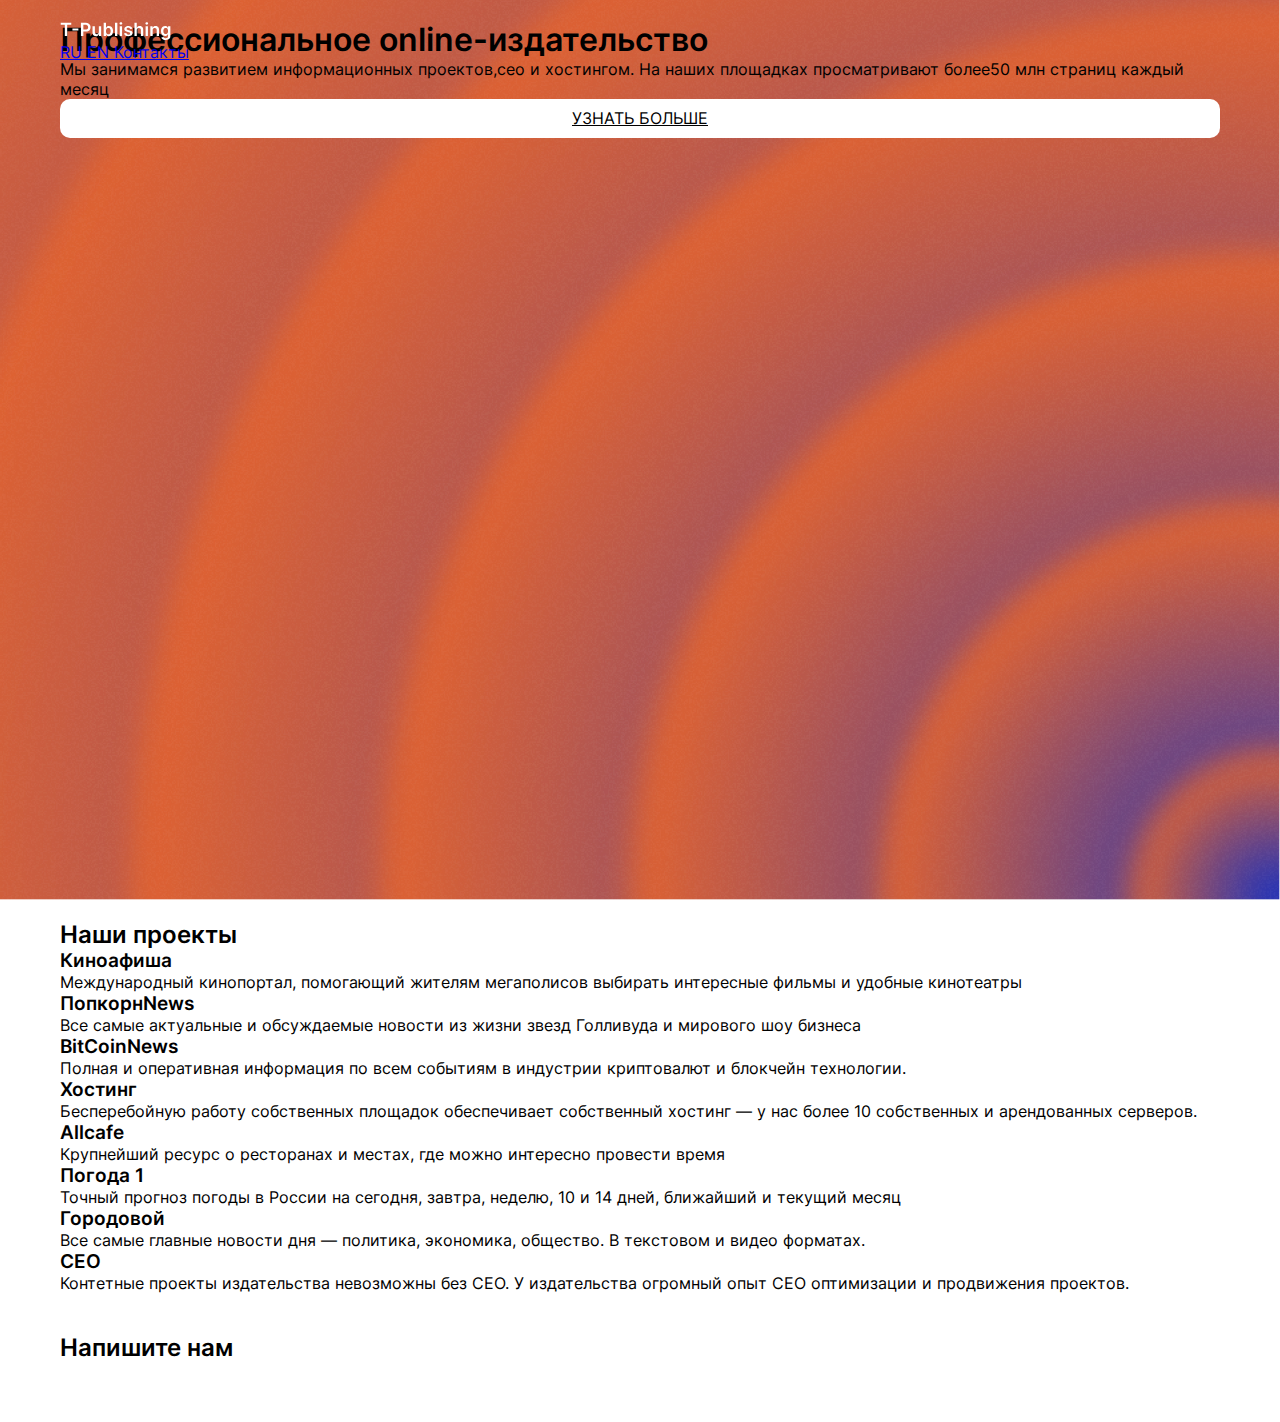
==== index.html @ 8129c18f "black block" ====
<!DOCTYPE html>
<html lang="en">
	<head>
		<meta charset="UTF-8" />
		<meta http-equiv="X-UA-Compatible" content="IE=edge" />
		<meta name="viewport" content="width=device-width, initial-scale=1.0" />
		<title>Document</title>
		<link rel="stylesheet" href="./main.css" />
	</head>
	<body>
		<header class="header block">
			<div class="header__wrap block__wrap">
				<a href="/" class="header__logo">
					<img
						src="./img/header/T-Publishing.svg"
						width="111"
						height="22"
					/>
				</a>
				<div class="header__nav">
					<a href="#" class="header__nav__link"> RU </a>
					<a href="#" class="header__nav__link"> EN </a>
					<a href="#" class="header__nav__link"> Контакты </a>
				</div>
			</div>
		</header>

		<!-- present -->
		<div class="block present">
			<div class="block__wrap present__wrap">
				<div class="present__content">
					<h1 class="present__title">
						Профессиональное online-издательство
					</h1>
					<p class="present__text">
						Мы занимамся развитием информационных проектов,сео и
						хостингом. На наших площадках просматривают более50 млн
						страниц каждый месяц
					</p>

					<a class="present__btn btn" href="#">Узнать больше</a>
				</div>
			</div>
		</div>

		<!-- projects -->
		<div class="block projects">
			<div class="block__wrap projects__wrap">
				<h2 class="projects__title">Наши проекты</h2>
				<div class="projects__list">
					<!-- kino -->
					<div class="projects__list__section">
						<h3 class="section__title">Киноафиша</h3>
						<p class="section__text">
							Международный кинопортал, помогающий жителям
							мегаполисов выбирать интересные фильмы и удобные
							кинотеатры
						</p>
					</div>

					<!-- popkorn -->
					<div class="projects__list__section">
						<h3 class="section__title">ПопкорнNews</h3>
						<p class="section__text">
							Все самые актуальные и обсуждаемые новости из жизни
							звезд Голливуда и мирового шоу бизнеса
						</p>
					</div>

					<!-- bitcoin -->
					<div class="projects__list__section">
						<h3 class="section__title">BitCoinNews</h3>
						<p class="section__text">
							Полная и оперативная информация по всем событиям в
							индустрии криптовалют и блокчейн технологии.
						</p>
					</div>

					<!-- hosting -->
					<div class="projects__list__section">
						<h3 class="section__title">Хостинг</h3>
						<p class="section__text">
							Бесперебойную работу собственных площадок
							обеспечивает собственный хостинг — у нас более 10
							собственных и арендованных серверов.
						</p>
					</div>

					<!-- cafe -->
					<div class="projects__list__section">
						<h3 class="section__title">Allcafe</h3>
						<p class="section__text">
							Крупнейший ресурс о ресторанах и местах, где можно
							интересно провести время
						</p>
					</div>

					<!-- weather -->
					<div class="projects__list__section">
						<h3 class="section__title">Погода 1</h3>
						<p class="section__text">
							Точный прогноз погоды в России на сегодня, завтра,
							неделю, 10 и 14 дней, ближайший и текущий месяц
						</p>
					</div>

					<!-- city -->
					<div class="projects__list__section">
						<h3 class="section__title">Городовой</h3>
						<p class="section__text">
							Все самые главные новости дня — политика, экономика,
							общество. В текстовом и видео форматах.
						</p>
					</div>

					<!-- ceo -->
					<div class="projects__list__section">
						<h3 class="section__title">СЕО</h3>
						<p class="section__text">
							Контетные проекты издательства невозможны без СЕО. У
							издательства огромный опыт СЕО оптимизации и
							продвижения проектов.
						</p>
					</div>
				</div>
			</div>
		</div>

		<!-- connection -->
		<div class="block connection">
			<div class="block__wrap connection__wrap">
				<h2 class="connection__title">Напишите нам</h2>

				<div class="block connection__contact"></div>
			</div>
		</div>
	</body>
</html>
---- main.css ----
@import url("./css/normalize.css");
@import url("./css/fonts.css");
@import url("./css/global.css");

@import url("./css/block/present.css");
@import url("./css/block/header.css");
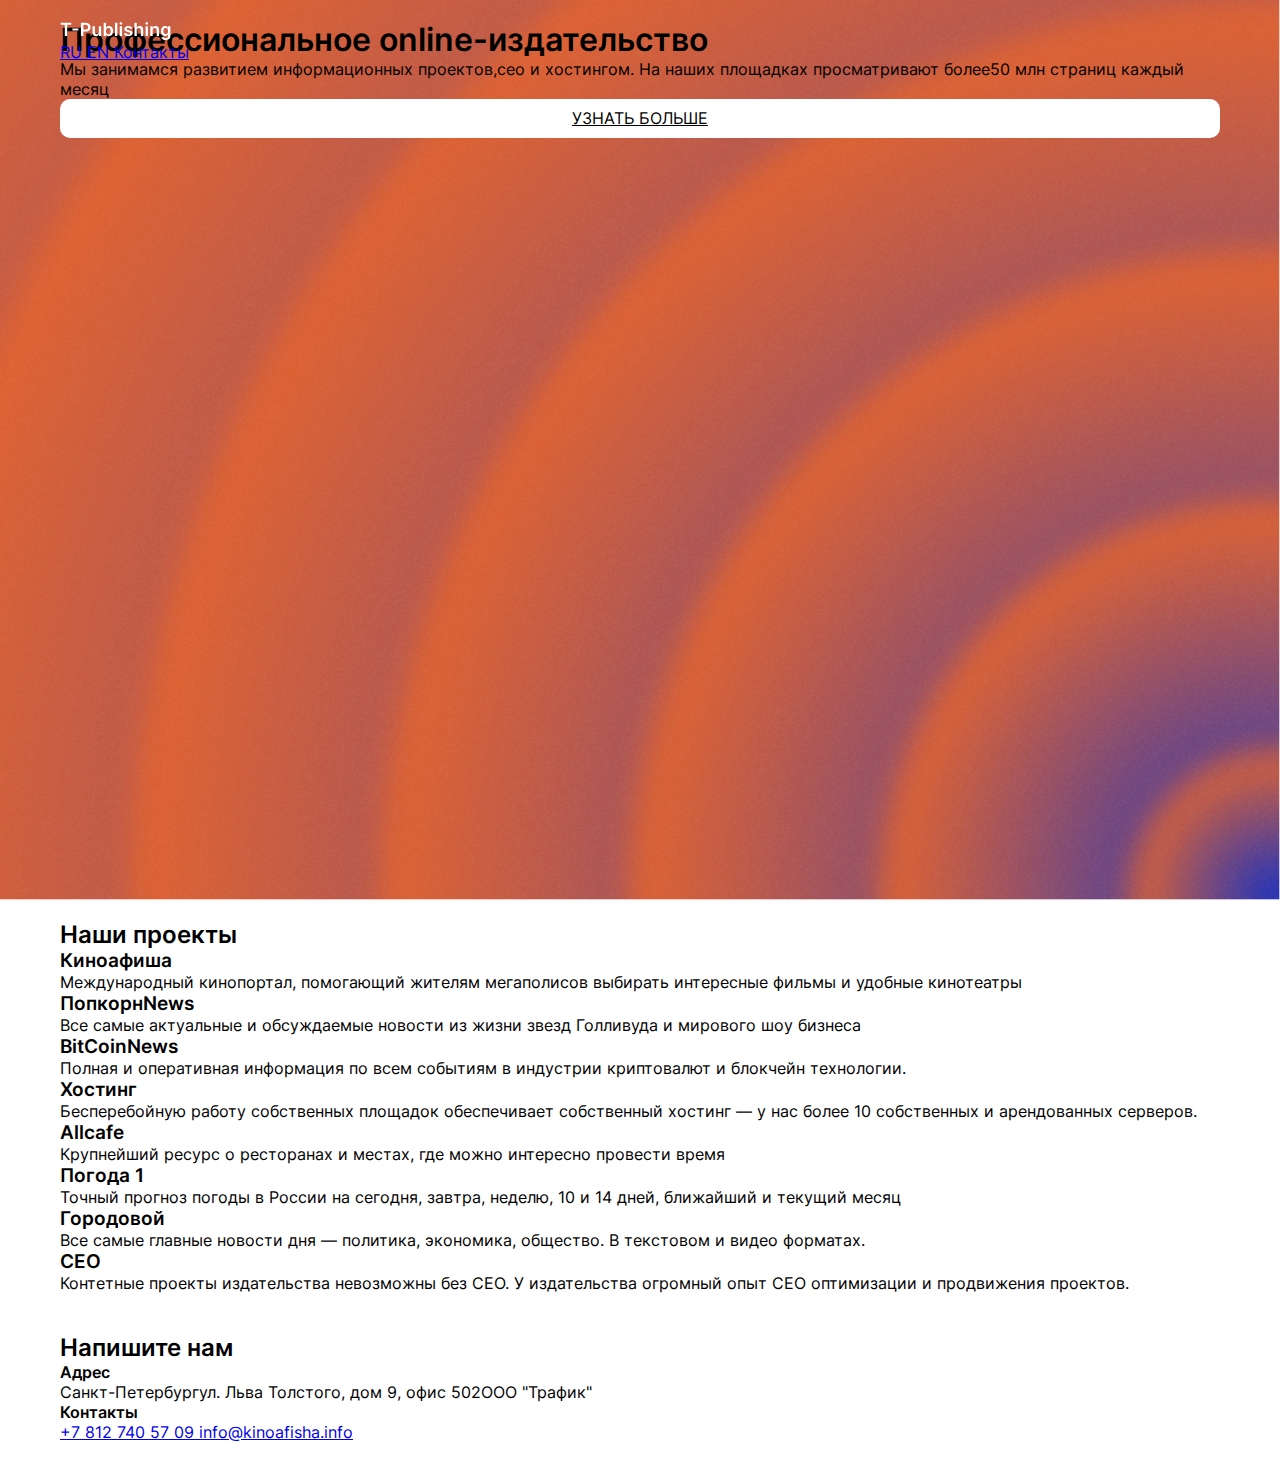
==== commit bf3c6981: "html end" ====
--- a/index.html
+++ b/index.html
@@ -127,12 +127,33 @@
 		</div>
 
 		<!-- connection -->
-		<div class="block connection">
+		<footer class="block connection">
 			<div class="block__wrap connection__wrap">
 				<h2 class="connection__title">Напишите нам</h2>
 
-				<div class="block connection__contact"></div>
+				<div class="connection__contact">
+					<div class="contact__adres">
+						<h4 class="contact__title">Адрес</h4>
+						<p class="adres__text">
+							Санкт-Петербургул. Льва Толстого, дом 9, офис 502ООО
+							"Трафик"
+						</p>
+					</div>
+
+					<div class="contact__contact">
+						<h4 class="contact__title">Контакты</h4>
+						<a class="contact__tel" href="tel:+78127405709">
+							+7 812 740 57 09
+						</a>
+						<a
+							class="contact__mail"
+							href="mailto:info@kinoafisha.info"
+						>
+							info@kinoafisha.info
+						</a>
+					</div>
+				</div>
 			</div>
-		</div>
+		</footer>
 	</body>
 </html>
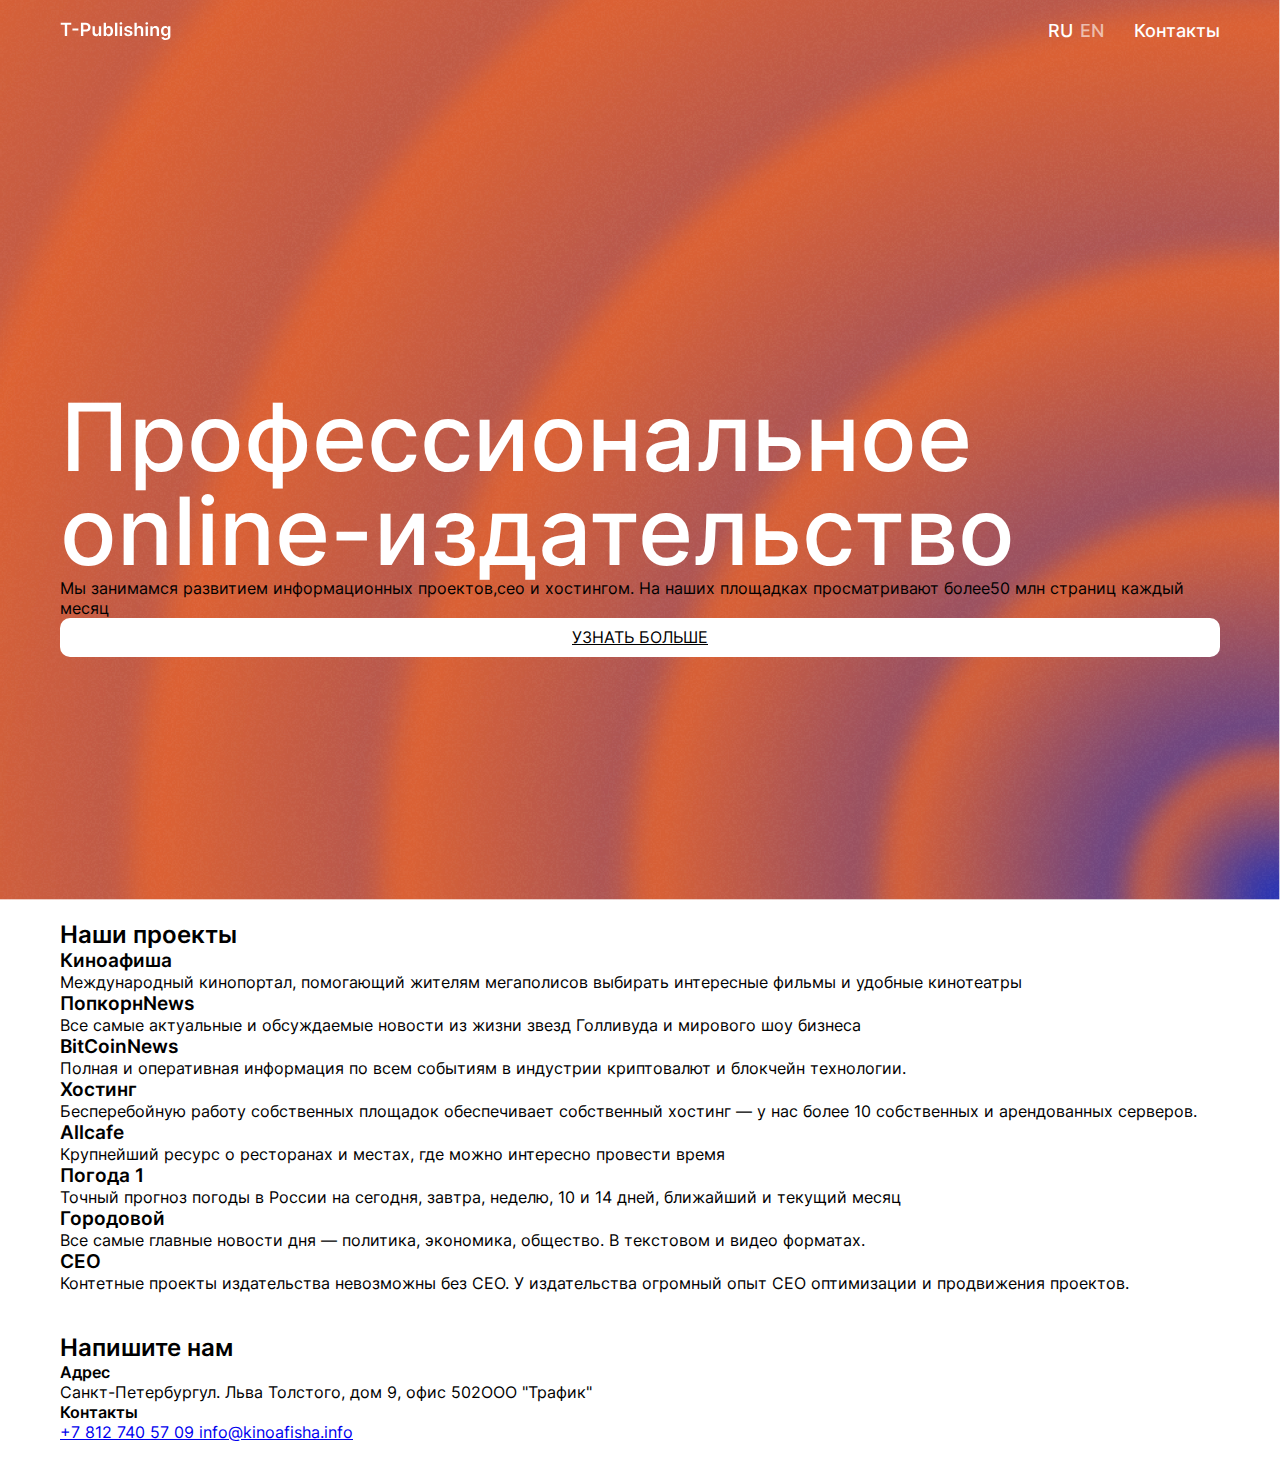
==== commit bfbc942f: "header css" ====
--- a/index.html
+++ b/index.html
@@ -17,9 +17,11 @@
 						height="22"
 					/>
 				</a>
+				<div class="header__nav__lan">
+					<a href="#" class="header__nav__link"> RU </a>
+					<a href="#" class="header__nav__link _en"> EN </a>
+				</div>
 				<div class="header__nav">
-					<a href="#" class="header__nav__link"> RU </a>
-					<a href="#" class="header__nav__link"> EN </a>
 					<a href="#" class="header__nav__link"> Контакты </a>
 				</div>
 			</div>
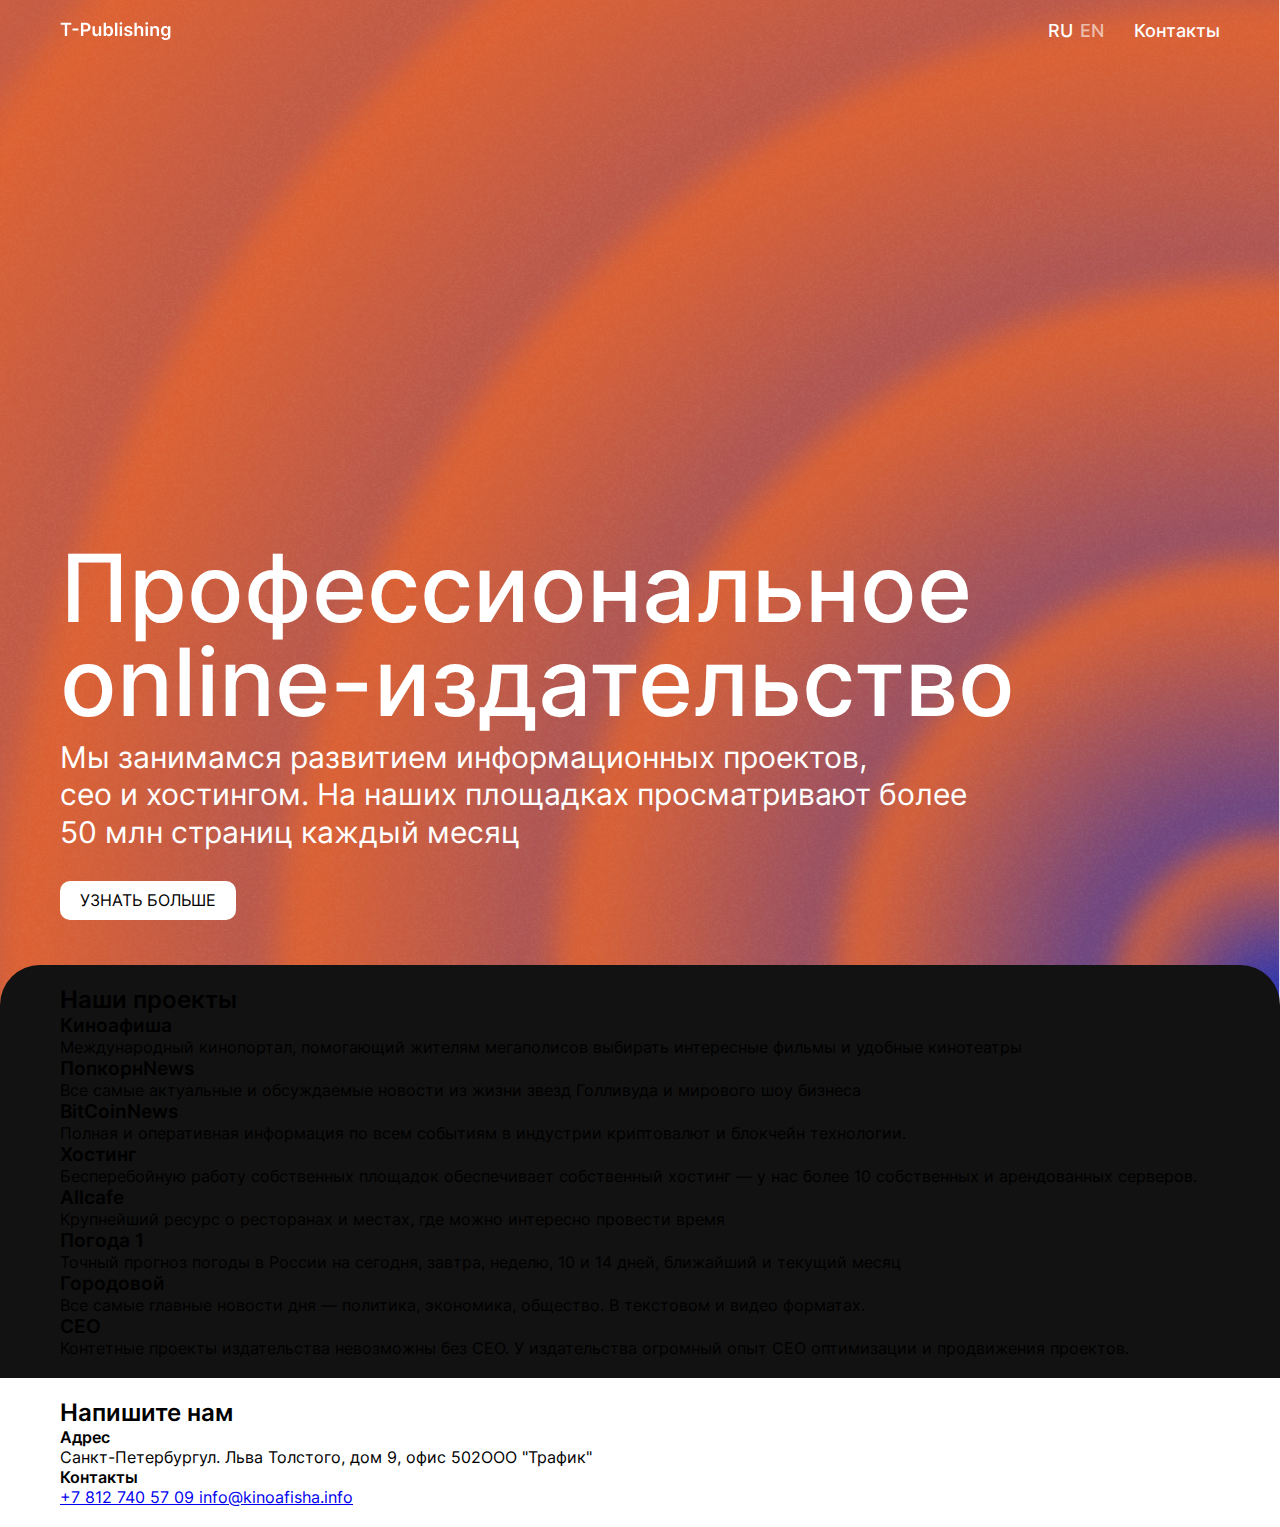
==== commit 91d688f7: "project start" ====
--- a/index.html
+++ b/index.html
@@ -35,9 +35,9 @@
 						Профессиональное online-издательство
 					</h1>
 					<p class="present__text">
-						Мы занимамся развитием информационных проектов,сео и
-						хостингом. На наших площадках просматривают более50 млн
-						страниц каждый месяц
+						Мы занимамся развитием информационных проектов, <br />
+						сео и хостингом. На наших площадках просматривают более
+						50 млн страниц каждый месяц
 					</p>
 
 					<a class="present__btn btn" href="#">Узнать больше</a>
--- a/main.css
+++ b/main.css
@@ -4,3 +4,4 @@
 
 @import url("./css/block/present.css");
 @import url("./css/block/header.css");
+@import url("./css/block/projects.css");
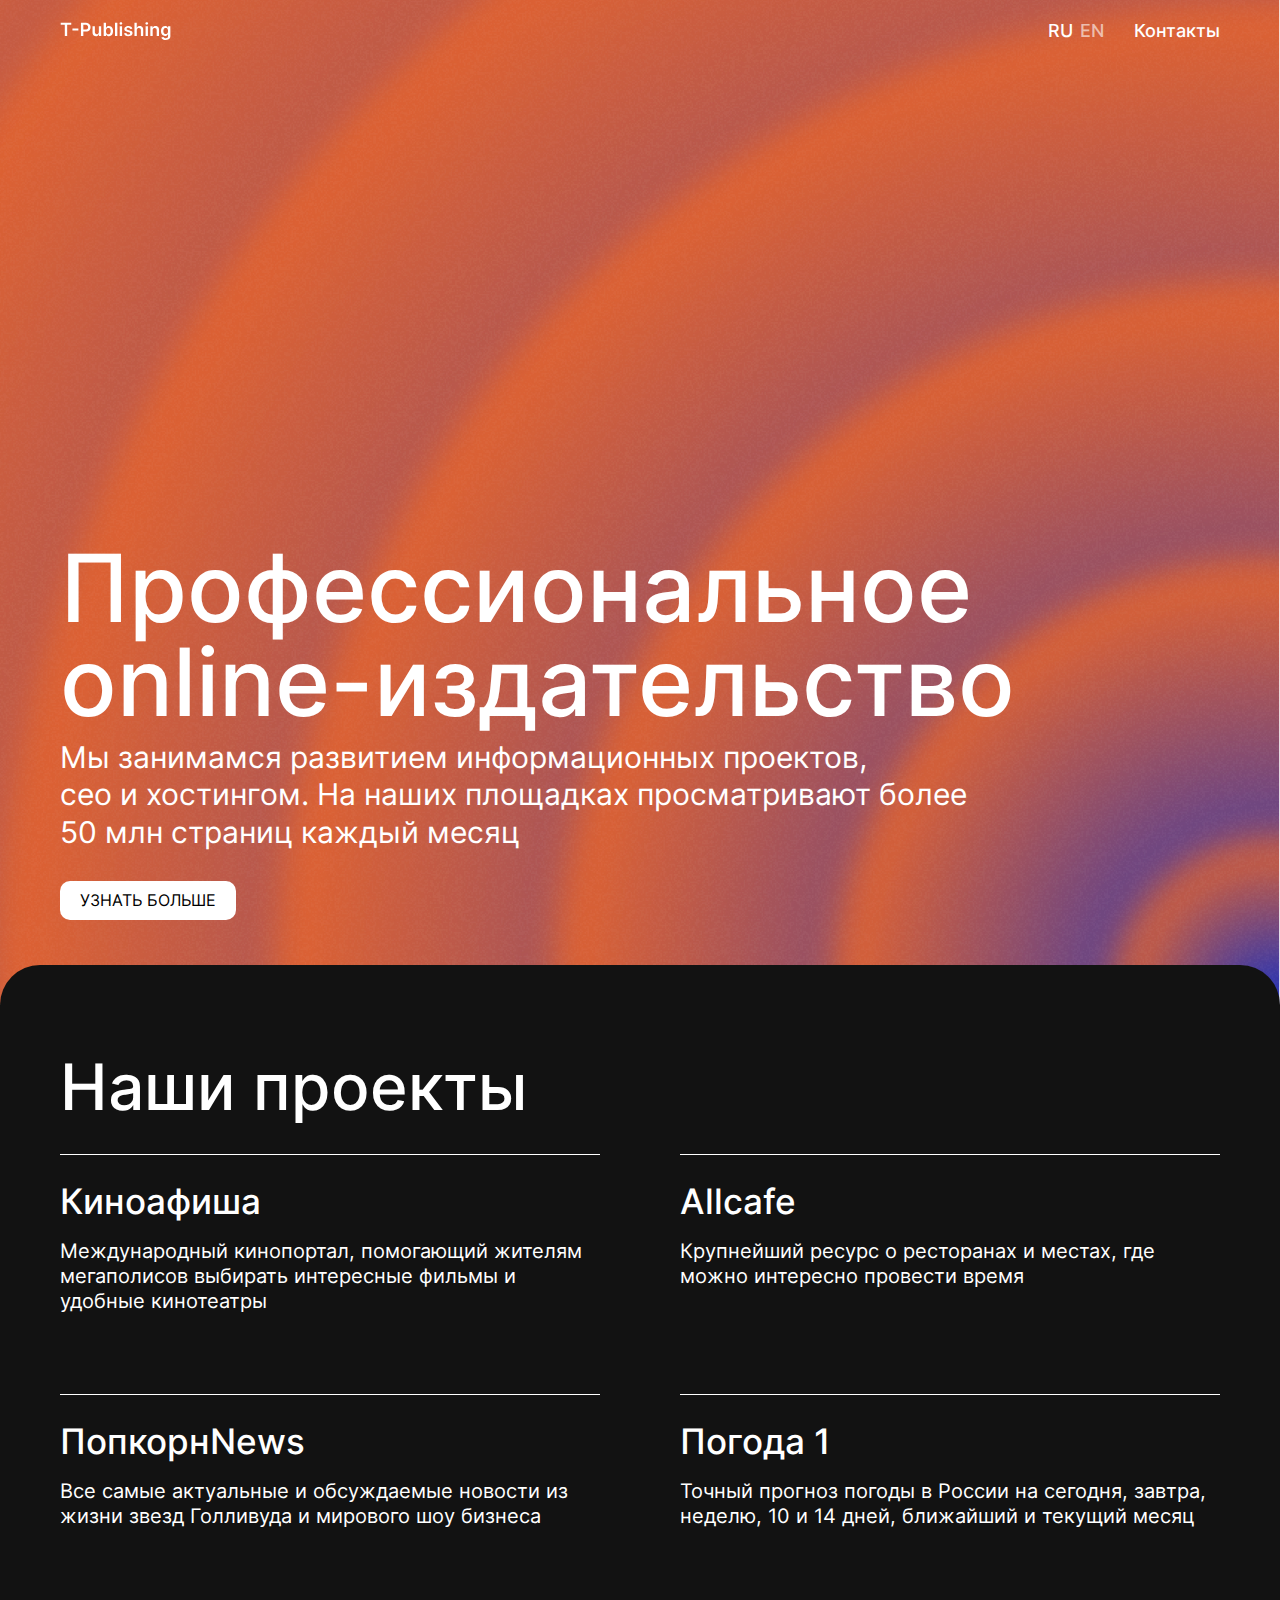
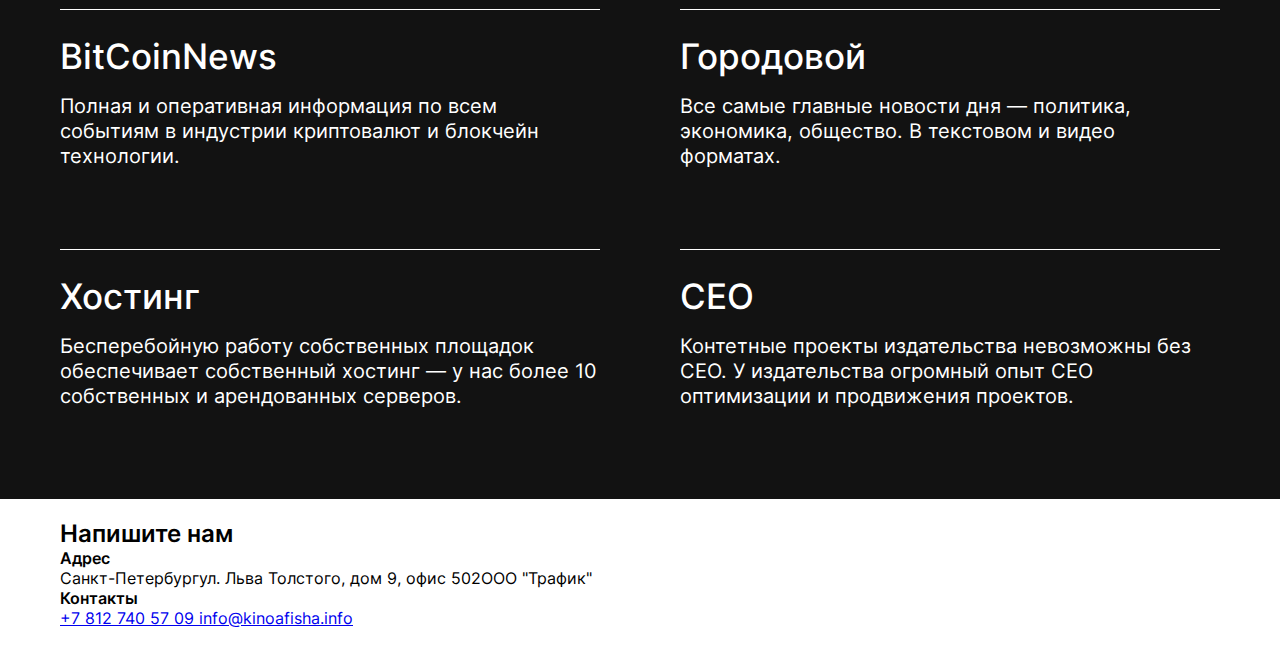
==== commit 62ae3244: "projects css end" ====
--- a/index.html
+++ b/index.html
@@ -59,6 +59,14 @@
 							кинотеатры
 						</p>
 					</div>
+					<!-- cafe -->
+					<div class="projects__list__section">
+						<h3 class="section__title">Allcafe</h3>
+						<p class="section__text">
+							Крупнейший ресурс о ресторанах и местах, где можно
+							интересно провести время
+						</p>
+					</div>
 
 					<!-- popkorn -->
 					<div class="projects__list__section">
@@ -66,6 +74,14 @@
 						<p class="section__text">
 							Все самые актуальные и обсуждаемые новости из жизни
 							звезд Голливуда и мирового шоу бизнеса
+						</p>
+					</div>
+					<!-- weather -->
+					<div class="projects__list__section">
+						<h3 class="section__title">Погода 1</h3>
+						<p class="section__text">
+							Точный прогноз погоды в России на сегодня, завтра,
+							неделю, 10 и 14 дней, ближайший и текущий месяц
 						</p>
 					</div>
 
@@ -77,6 +93,14 @@
 							индустрии криптовалют и блокчейн технологии.
 						</p>
 					</div>
+					<!-- city -->
+					<div class="projects__list__section">
+						<h3 class="section__title">Городовой</h3>
+						<p class="section__text">
+							Все самые главные новости дня — политика, экономика,
+							общество. В текстовом и видео форматах.
+						</p>
+					</div>
 
 					<!-- hosting -->
 					<div class="projects__list__section">
@@ -85,33 +109,6 @@
 							Бесперебойную работу собственных площадок
 							обеспечивает собственный хостинг — у нас более 10
 							собственных и арендованных серверов.
-						</p>
-					</div>
-
-					<!-- cafe -->
-					<div class="projects__list__section">
-						<h3 class="section__title">Allcafe</h3>
-						<p class="section__text">
-							Крупнейший ресурс о ресторанах и местах, где можно
-							интересно провести время
-						</p>
-					</div>
-
-					<!-- weather -->
-					<div class="projects__list__section">
-						<h3 class="section__title">Погода 1</h3>
-						<p class="section__text">
-							Точный прогноз погоды в России на сегодня, завтра,
-							неделю, 10 и 14 дней, ближайший и текущий месяц
-						</p>
-					</div>
-
-					<!-- city -->
-					<div class="projects__list__section">
-						<h3 class="section__title">Городовой</h3>
-						<p class="section__text">
-							Все самые главные новости дня — политика, экономика,
-							общество. В текстовом и видео форматах.
 						</p>
 					</div>
 
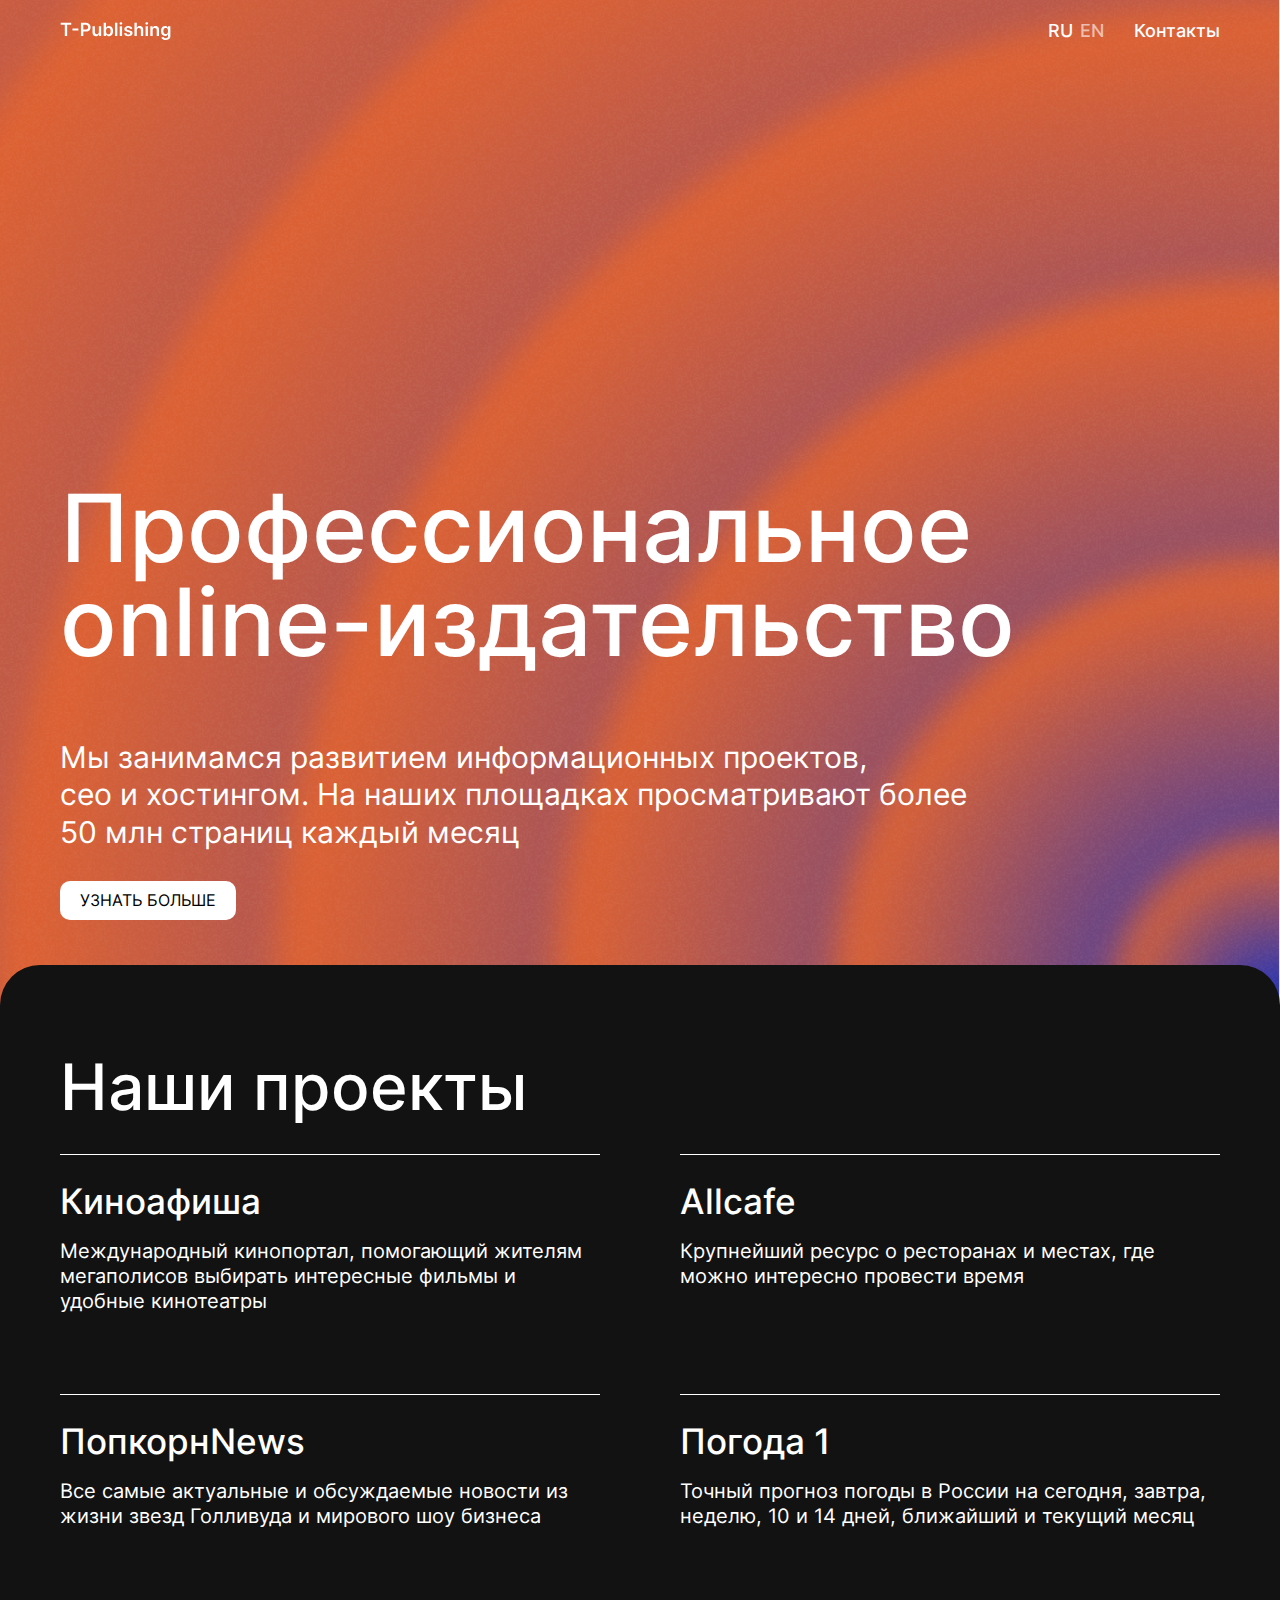
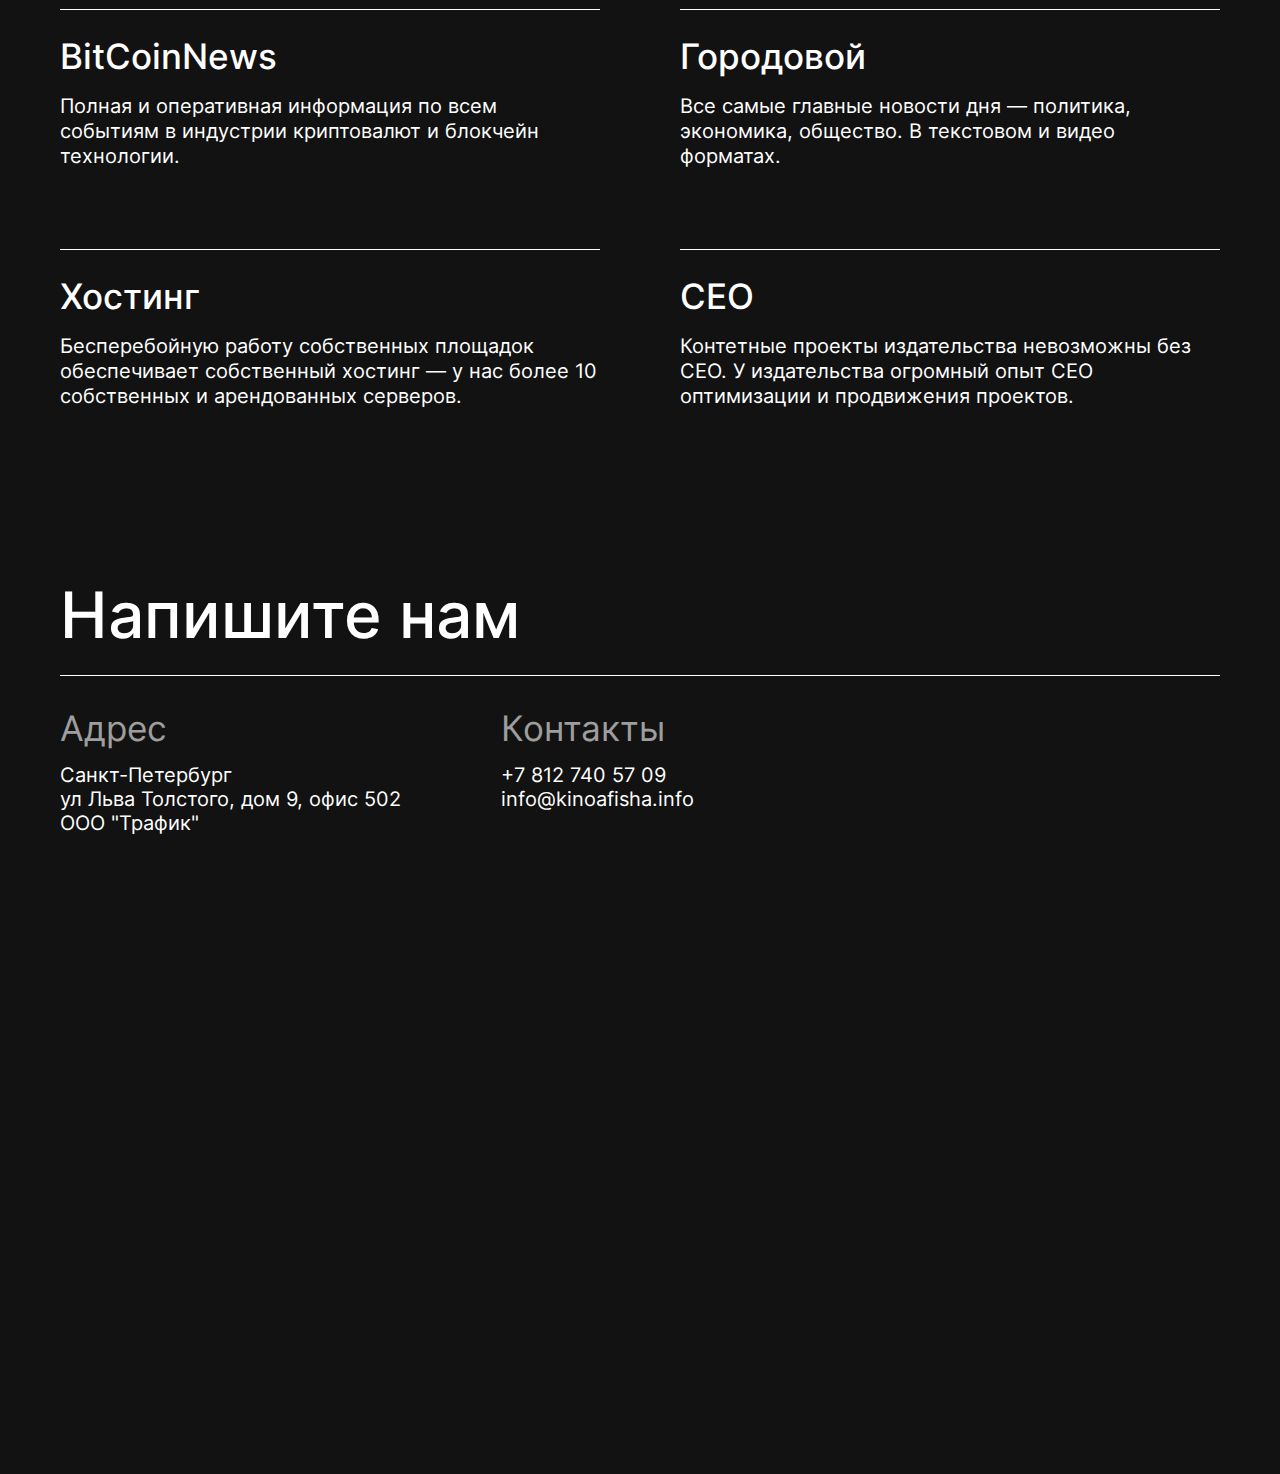
==== commit 65b33c28: "the end" ====
--- a/index.html
+++ b/index.html
@@ -134,8 +134,9 @@
 					<div class="contact__adres">
 						<h4 class="contact__title">Адрес</h4>
 						<p class="adres__text">
-							Санкт-Петербургул. Льва Толстого, дом 9, офис 502ООО
-							"Трафик"
+							Санкт-Петербург <br />
+							ул Льва Толстого, дом 9, офис 502 <br />
+							ООО "Трафик"
 						</p>
 					</div>
 
--- a/main.css
+++ b/main.css
@@ -5,3 +5,4 @@
 @import url("./css/block/present.css");
 @import url("./css/block/header.css");
 @import url("./css/block/projects.css");
+@import url("./css/block/connection.css");
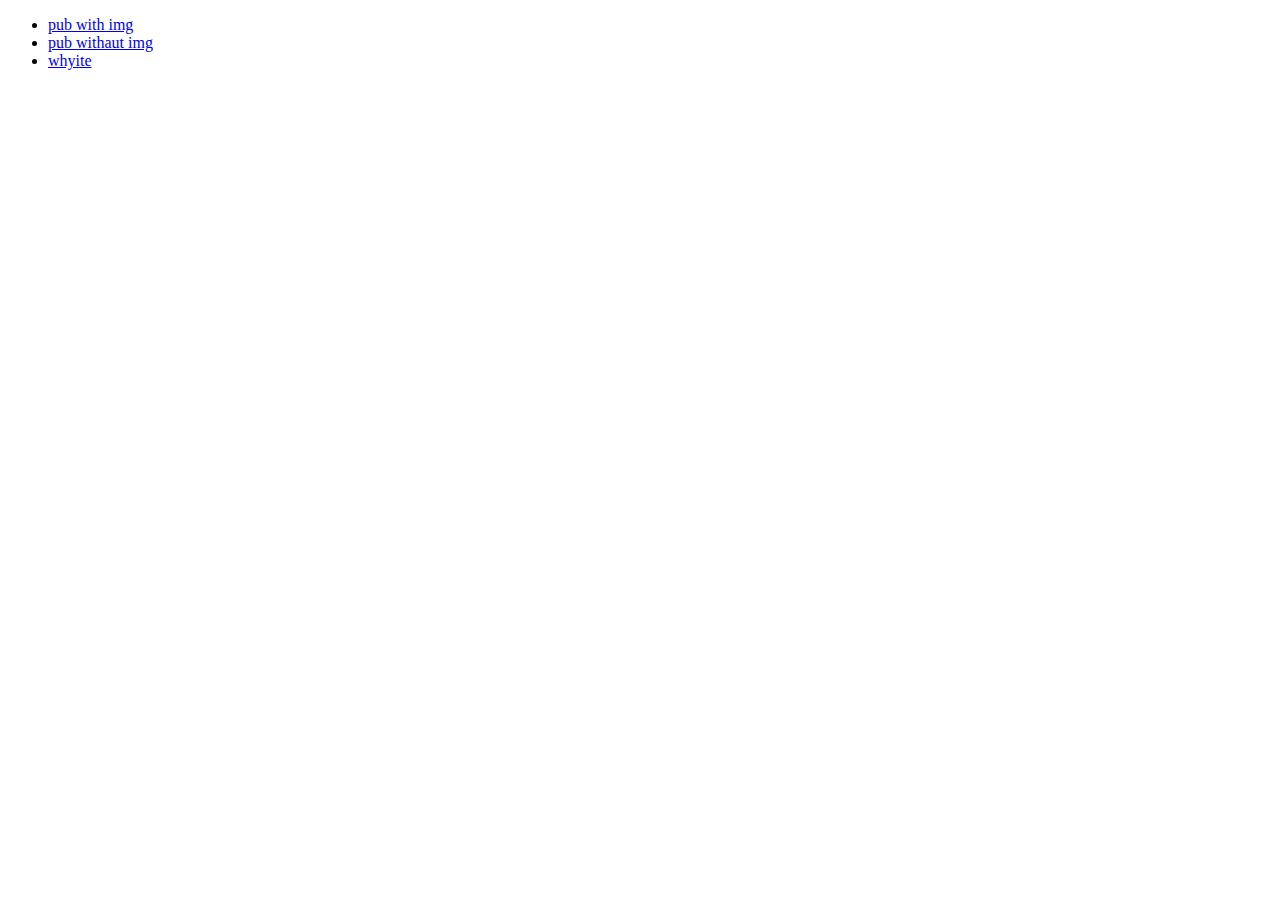
==== commit d5a2175f: "link page" ====
--- a/index.html
+++ b/index.html
@@ -5,155 +5,12 @@
 		<meta http-equiv="X-UA-Compatible" content="IE=edge" />
 		<meta name="viewport" content="width=device-width, initial-scale=1.0" />
 		<title>Document</title>
-		<link rel="stylesheet" href="./main.css" />
 	</head>
 	<body>
-		<header class="header block">
-			<div class="header__wrap block__wrap">
-				<a href="/" class="header__logo">
-					<img
-						src="./img/header/T-Publishing.svg"
-						width="111"
-						height="22"
-					/>
-				</a>
-				<div class="header__nav__lan">
-					<a href="#" class="header__nav__link"> RU </a>
-					<a href="#" class="header__nav__link _en"> EN </a>
-				</div>
-				<div class="header__nav">
-					<a href="#" class="header__nav__link"> Контакты </a>
-				</div>
-			</div>
-		</header>
-
-		<!-- present -->
-		<div class="block present">
-			<div class="block__wrap present__wrap">
-				<div class="present__content">
-					<h1 class="present__title">
-						Профессиональное online-издательство
-					</h1>
-					<p class="present__text">
-						Мы занимамся развитием информационных проектов, <br />
-						сео и хостингом. На наших площадках просматривают более
-						50 млн страниц каждый месяц
-					</p>
-
-					<a class="present__btn btn" href="#">Узнать больше</a>
-				</div>
-			</div>
-		</div>
-
-		<!-- projects -->
-		<div class="block projects">
-			<div class="block__wrap projects__wrap">
-				<h2 class="projects__title">Наши проекты</h2>
-				<div class="projects__list">
-					<!-- kino -->
-					<div class="projects__list__section">
-						<h3 class="section__title">Киноафиша</h3>
-						<p class="section__text">
-							Международный кинопортал, помогающий жителям
-							мегаполисов выбирать интересные фильмы и удобные
-							кинотеатры
-						</p>
-					</div>
-					<!-- cafe -->
-					<div class="projects__list__section">
-						<h3 class="section__title">Allcafe</h3>
-						<p class="section__text">
-							Крупнейший ресурс о ресторанах и местах, где можно
-							интересно провести время
-						</p>
-					</div>
-
-					<!-- popkorn -->
-					<div class="projects__list__section">
-						<h3 class="section__title">ПопкорнNews</h3>
-						<p class="section__text">
-							Все самые актуальные и обсуждаемые новости из жизни
-							звезд Голливуда и мирового шоу бизнеса
-						</p>
-					</div>
-					<!-- weather -->
-					<div class="projects__list__section">
-						<h3 class="section__title">Погода 1</h3>
-						<p class="section__text">
-							Точный прогноз погоды в России на сегодня, завтра,
-							неделю, 10 и 14 дней, ближайший и текущий месяц
-						</p>
-					</div>
-
-					<!-- bitcoin -->
-					<div class="projects__list__section">
-						<h3 class="section__title">BitCoinNews</h3>
-						<p class="section__text">
-							Полная и оперативная информация по всем событиям в
-							индустрии криптовалют и блокчейн технологии.
-						</p>
-					</div>
-					<!-- city -->
-					<div class="projects__list__section">
-						<h3 class="section__title">Городовой</h3>
-						<p class="section__text">
-							Все самые главные новости дня — политика, экономика,
-							общество. В текстовом и видео форматах.
-						</p>
-					</div>
-
-					<!-- hosting -->
-					<div class="projects__list__section">
-						<h3 class="section__title">Хостинг</h3>
-						<p class="section__text">
-							Бесперебойную работу собственных площадок
-							обеспечивает собственный хостинг — у нас более 10
-							собственных и арендованных серверов.
-						</p>
-					</div>
-
-					<!-- ceo -->
-					<div class="projects__list__section">
-						<h3 class="section__title">СЕО</h3>
-						<p class="section__text">
-							Контетные проекты издательства невозможны без СЕО. У
-							издательства огромный опыт СЕО оптимизации и
-							продвижения проектов.
-						</p>
-					</div>
-				</div>
-			</div>
-		</div>
-
-		<!-- connection -->
-		<footer class="block connection">
-			<div class="block__wrap connection__wrap">
-				<h2 class="connection__title">Напишите нам</h2>
-
-				<div class="connection__contact">
-					<div class="contact__adres">
-						<h4 class="contact__title">Адрес</h4>
-						<p class="adres__text">
-							Санкт-Петербург <br />
-							ул Льва Толстого, дом 9, офис 502 <br />
-							ООО "Трафик"
-						</p>
-					</div>
-
-					<div class="contact__contact">
-						<h4 class="contact__title">Контакты</h4>
-						<a class="contact__tel" href="tel:+78127405709">
-							+7 812 740 57 09
-						</a>
-						<a
-							class="contact__mail"
-							href="mailto:info@kinoafisha.info"
-						>
-							info@kinoafisha.info
-						</a>
-					</div>
-				</div>
-			</div>
-		</footer>
+		<ul>
+			<li><a href="/three-publish.html">pub with img</a></li>
+			<li><a href="/one-publish.html">pub withaut img</a></li>
+			<li><a href="/two-publish.html">whyite</a></li>
+		</ul>
 	</body>
 </html>
